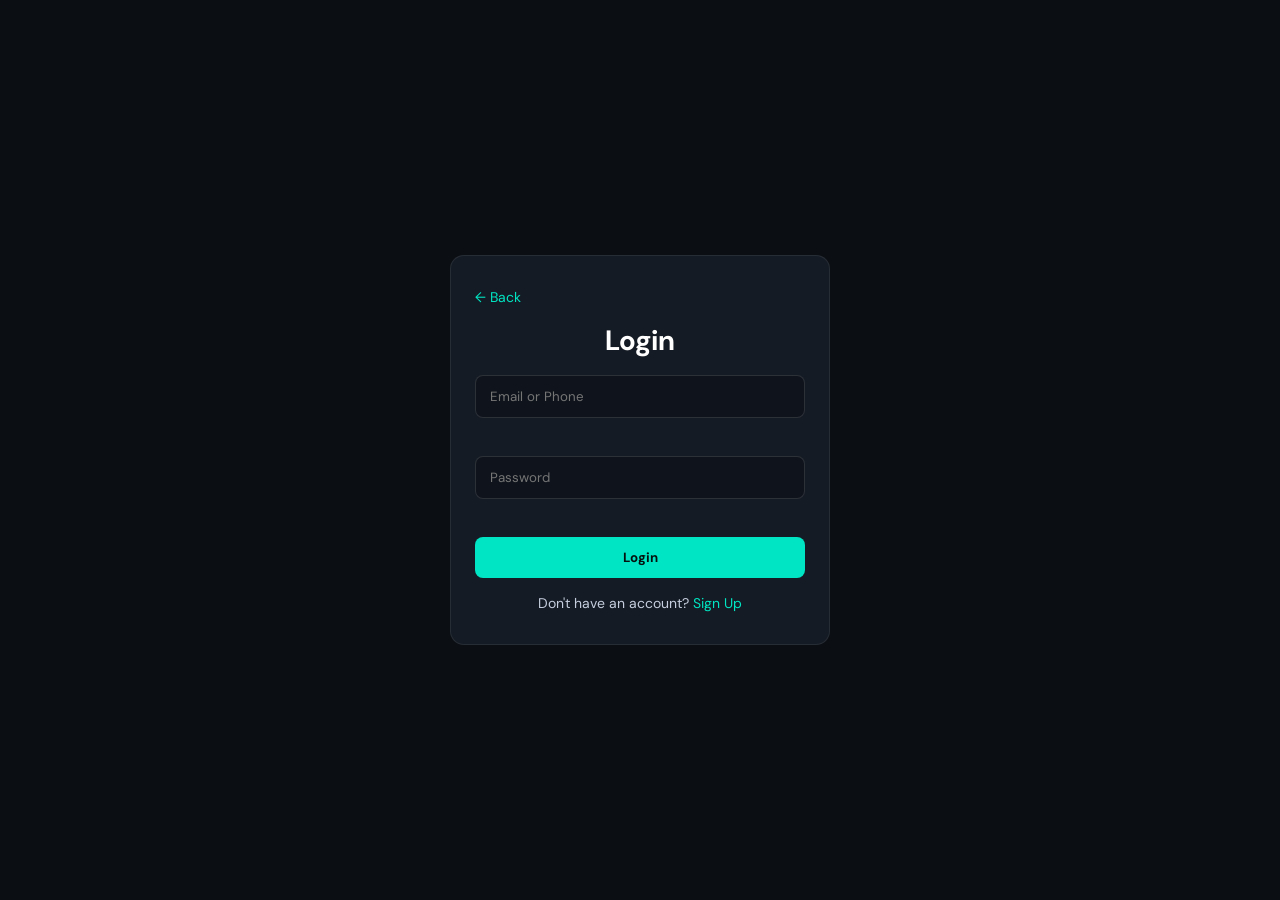
==== login.html @ d08dad0b "files added" ====
<!DOCTYPE html>
<html lang="en">
<head>
  <meta charset="UTF-8" />
  <meta name="viewport" content="width=device-width, initial-scale=1.0" />
  <title>Login</title>
  <link rel="preconnect" href="https://fonts.googleapis.com">
  <link rel="preconnect" href="https://fonts.gstatic.com" crossorigin>
  <link href="https://fonts.googleapis.com/css2?family=DM+Sans:wght@400;500;700&display=swap" rel="stylesheet">
  <link rel="stylesheet" href="simple-auth.css">
</head>
<body>
  <div class="auth-page">
    <form class="auth-box" action="#">
      <a href="croma-homepage.html" class="back-btn">← Back</a>
      <h1>Login</h1>
      <div class="field-group">
        <input type="text" id="login-username" placeholder="Email or Phone">
        <div class="error-text" id="login-username-error"></div>
      </div>
      <div class="field-group">
        <input type="password" id="login-password" placeholder="Password">
        <div class="error-text" id="login-password-error"></div>
      </div>
      <button type="button" onclick="validateLogin()">Login</button>
      <p>Don't have an account? <a href="signup.html">Sign Up</a></p>
    </form>
  </div>
  <script>
    function validateLogin() {
      const username = document.getElementById("login-username");
      const password = document.getElementById("login-password");
      const usernameError = document.getElementById("login-username-error");
      const passwordError = document.getElementById("login-password-error");

      usernameError.textContent = username.value.trim() ? "" : "Input can not be empty";
      passwordError.textContent = password.value.trim() ? "" : "Input can not be empty";
    }
  </script>
</body>
</html>
---- simple-auth.css ----
* {
  box-sizing: border-box;
  margin: 0;
  padding: 0;
  font-family: "DM Sans", sans-serif;
}

body {
  background: #0b0f14;
}

.auth-page {
  min-height: 100vh;
  display: flex;
  align-items: center;
  justify-content: center;
  padding: 20px;
}

.auth-box {
  width: 100%;
  max-width: 380px;
  background: #151b24;
  padding: 32px 24px;
  border-radius: 14px;
  display: flex;
  flex-direction: column;
  gap: 16px;
  border: 1px solid rgba(255, 255, 255, 0.08);
}

.back-btn {
  color: #c5cede;
  font-size: 14px;
  text-decoration: none;
}

.auth-box h1 {
  color: #ffffff;
  text-align: center;
  font-size: 28px;
}

.auth-box input {
  width: 100%;
  padding: 12px 14px;
  border-radius: 8px;
  border: 1px solid rgba(255, 255, 255, 0.12);
  background: #0f141c;
  color: #ffffff;
  outline: none;
}

.field-group {
  display: flex;
  flex-direction: column;
  gap: 6px;
}

.error-text {
  min-height: 16px;
  color: #ff4d4f;
  font-size: 13px;
}

.auth-box button {
  padding: 12px 14px;
  border: none;
  border-radius: 8px;
  background: #00e5c3;
  color: #04110e;
  font-weight: 700;
  cursor: pointer;
}

.auth-box p {
  color: #c5cede;
  text-align: center;
  font-size: 14px;
}

.auth-box a {
  color: #00e5c3;
  text-decoration: none;
}
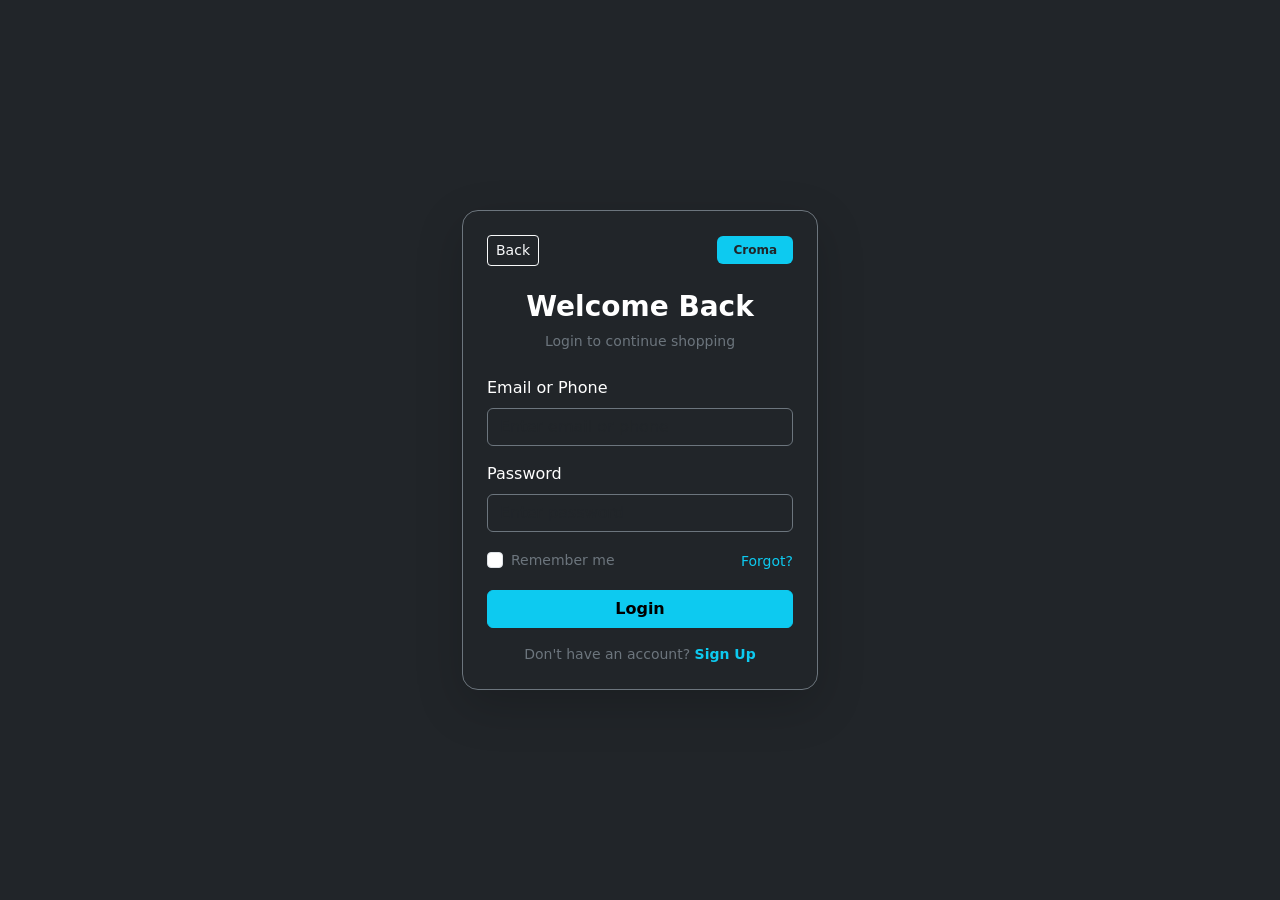
==== commit 451e9658: "changes" ====
--- a/login.html
+++ b/login.html
@@ -1,31 +1,74 @@
 <!DOCTYPE html>
 <html lang="en">
 <head>
-  <meta charset="UTF-8" />
-  <meta name="viewport" content="width=device-width, initial-scale=1.0" />
+  <meta charset="UTF-8">
+  <meta name="viewport" content="width=device-width, initial-scale=1.0">
   <title>Login</title>
-  <link rel="preconnect" href="https://fonts.googleapis.com">
-  <link rel="preconnect" href="https://fonts.gstatic.com" crossorigin>
-  <link href="https://fonts.googleapis.com/css2?family=DM+Sans:wght@400;500;700&display=swap" rel="stylesheet">
-  <link rel="stylesheet" href="simple-auth.css">
+
+  <!-- Bootstrap -->
+  <link href="https://cdn.jsdelivr.net/npm/bootstrap@5.3.0/dist/css/bootstrap.min.css" rel="stylesheet">
 </head>
-<body>
-  <div class="auth-page">
-    <form class="auth-box" action="#">
-      <a href="croma-homepage.html" class="back-btn">← Back</a>
-      <h1>Login</h1>
-      <div class="field-group">
-        <input type="text" id="login-username" placeholder="Email or Phone">
-        <div class="error-text" id="login-username-error"></div>
+
+<body class="bg-dark d-flex align-items-center justify-content-center vh-100">
+
+  <div class="container">
+    <div class="row justify-content-center">
+      <div class="col-11 col-sm-8 col-md-6 col-lg-4">
+
+        <div class="card bg-dark text-white border-secondary shadow-lg rounded-4">
+          <div class="card-body p-4">
+
+            <!-- Header -->
+            <div class="d-flex justify-content-between align-items-center mb-4">
+              <button class="btn btn-outline-light btn-sm" onclick="history.back()">Back</button>
+              <span class="badge bg-info text-dark px-3 py-2">Croma</span>
+            </div>
+
+            <!-- Title -->
+            <div class="text-center mb-4">
+              <h3 class="fw-bold">Welcome Back</h3>
+              <p class="text-secondary small">Login to continue shopping</p>
+            </div>
+
+            <!-- Email -->
+            <div class="mb-3">
+              <label class="form-label">Email or Phone</label>
+              <input type="text" id="login-username" class="form-control bg-dark text-white border-secondary" placeholder="Enter email or phone">
+              <small class="text-danger" id="login-username-error"></small>
+            </div>
+
+            <!-- Password -->
+            <div class="mb-3">
+              <label class="form-label">Password</label>
+              <input type="password" id="login-password" class="form-control bg-dark text-white border-secondary" placeholder="Enter password">
+              <small class="text-danger" id="login-password-error"></small>
+            </div>
+
+            <!-- Options -->
+            <div class="d-flex justify-content-between align-items-center mb-3">
+              <div class="form-check">
+                <input class="form-check-input" type="checkbox" id="rememberMe">
+                <label class="form-check-label text-secondary small">Remember me</label>
+              </div>
+              <a href="#" class="text-info small text-decoration-none">Forgot?</a>
+            </div>
+
+            <!-- Button -->
+            <button class="btn btn-info w-100 fw-semibold mb-3" onclick="validateLogin()">Login</button>
+
+            <!-- Signup -->
+            <p class="text-center small text-secondary mb-0">
+              Don't have an account?
+              <a href="signup.html" class="text-info text-decoration-none fw-semibold">Sign Up</a>
+            </p>
+
+          </div>
+        </div>
+
       </div>
-      <div class="field-group">
-        <input type="password" id="login-password" placeholder="Password">
-        <div class="error-text" id="login-password-error"></div>
-      </div>
-      <button type="button" onclick="validateLogin()">Login</button>
-      <p>Don't have an account? <a href="signup.html">Sign Up</a></p>
-    </form>
+    </div>
   </div>
+
   <script>
     function validateLogin() {
       const username = document.getElementById("login-username");
@@ -33,9 +76,10 @@
       const usernameError = document.getElementById("login-username-error");
       const passwordError = document.getElementById("login-password-error");
 
-      usernameError.textContent = username.value.trim() ? "" : "Input can not be empty";
-      passwordError.textContent = password.value.trim() ? "" : "Input can not be empty";
+      usernameError.textContent = username.value.trim() ? "" : "Required field";
+      passwordError.textContent = password.value.trim() ? "" : "Required field";
     }
   </script>
+
 </body>
-</html>
+</html>
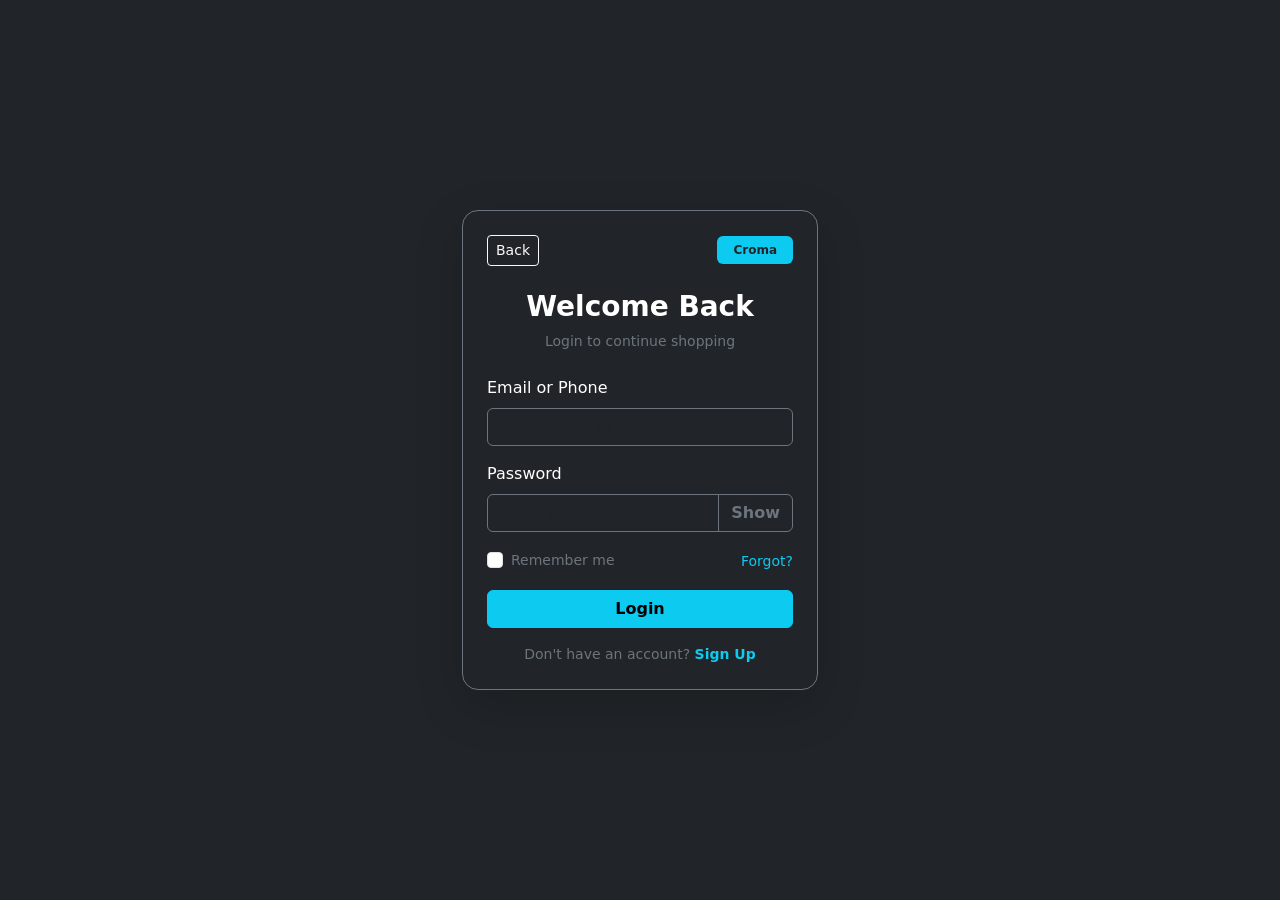
==== commit 6c12e313: "ajax , signup validation , bug fixes" ====
--- a/login.html
+++ b/login.html
@@ -20,7 +20,7 @@
 
             <!-- Header -->
             <div class="d-flex justify-content-between align-items-center mb-4">
-              <button class="btn btn-outline-light btn-sm" onclick="history.back()">Back</button>
+              <button class="btn btn-outline-light btn-sm" id="login-back-btn" type="button">Back</button>
               <span class="badge bg-info text-dark px-3 py-2">Croma</span>
             </div>
 
@@ -40,7 +40,12 @@
             <!-- Password -->
             <div class="mb-3">
               <label class="form-label">Password</label>
-              <input type="password" id="login-password" class="form-control bg-dark text-white border-secondary" placeholder="Enter password">
+              <div class="input-group">
+                <input type="password" id="login-password" class="form-control bg-dark text-white border-secondary" placeholder="Enter password">
+                <button type="button" class="btn btn-outline-secondary border-secondary" id="login-password-toggle" aria-label="Toggle password visibility">
+                  <span id="login-password-eye" class="fw-semibold">Show</span>
+                </button>
+              </div>
               <small class="text-danger" id="login-password-error"></small>
             </div>
 
@@ -54,7 +59,7 @@
             </div>
 
             <!-- Button -->
-            <button class="btn btn-info w-100 fw-semibold mb-3" onclick="validateLogin()">Login</button>
+            <button class="btn btn-info w-100 fw-semibold mb-3" id="login-submit-btn" type="button">Login</button>
 
             <!-- Signup -->
             <p class="text-center small text-secondary mb-0">
@@ -69,17 +74,7 @@
     </div>
   </div>
 
-  <script>
-    function validateLogin() {
-      const username = document.getElementById("login-username");
-      const password = document.getElementById("login-password");
-      const usernameError = document.getElementById("login-username-error");
-      const passwordError = document.getElementById("login-password-error");
-
-      usernameError.textContent = username.value.trim() ? "" : "Required field";
-      passwordError.textContent = password.value.trim() ? "" : "Required field";
-    }
-  </script>
+  <script src="script.js"></script>
 
 </body>
-</html>+</html>
